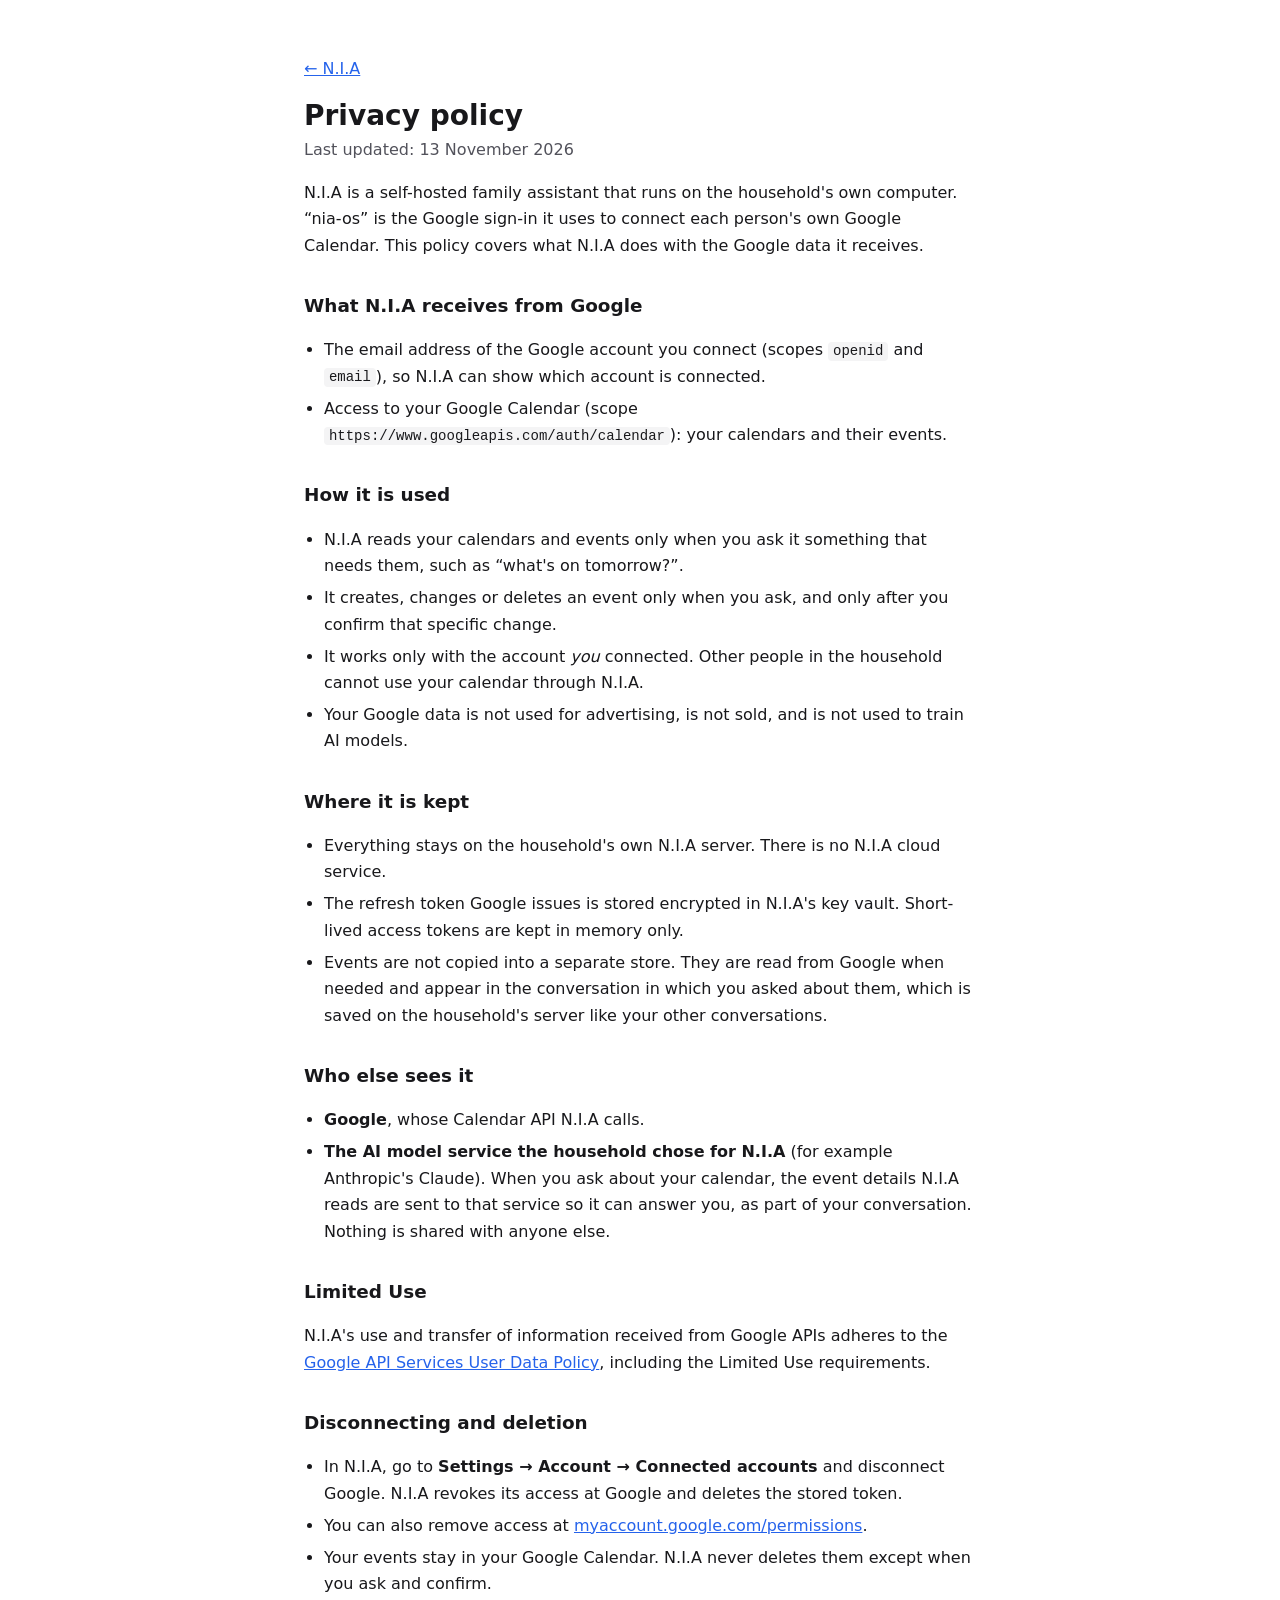
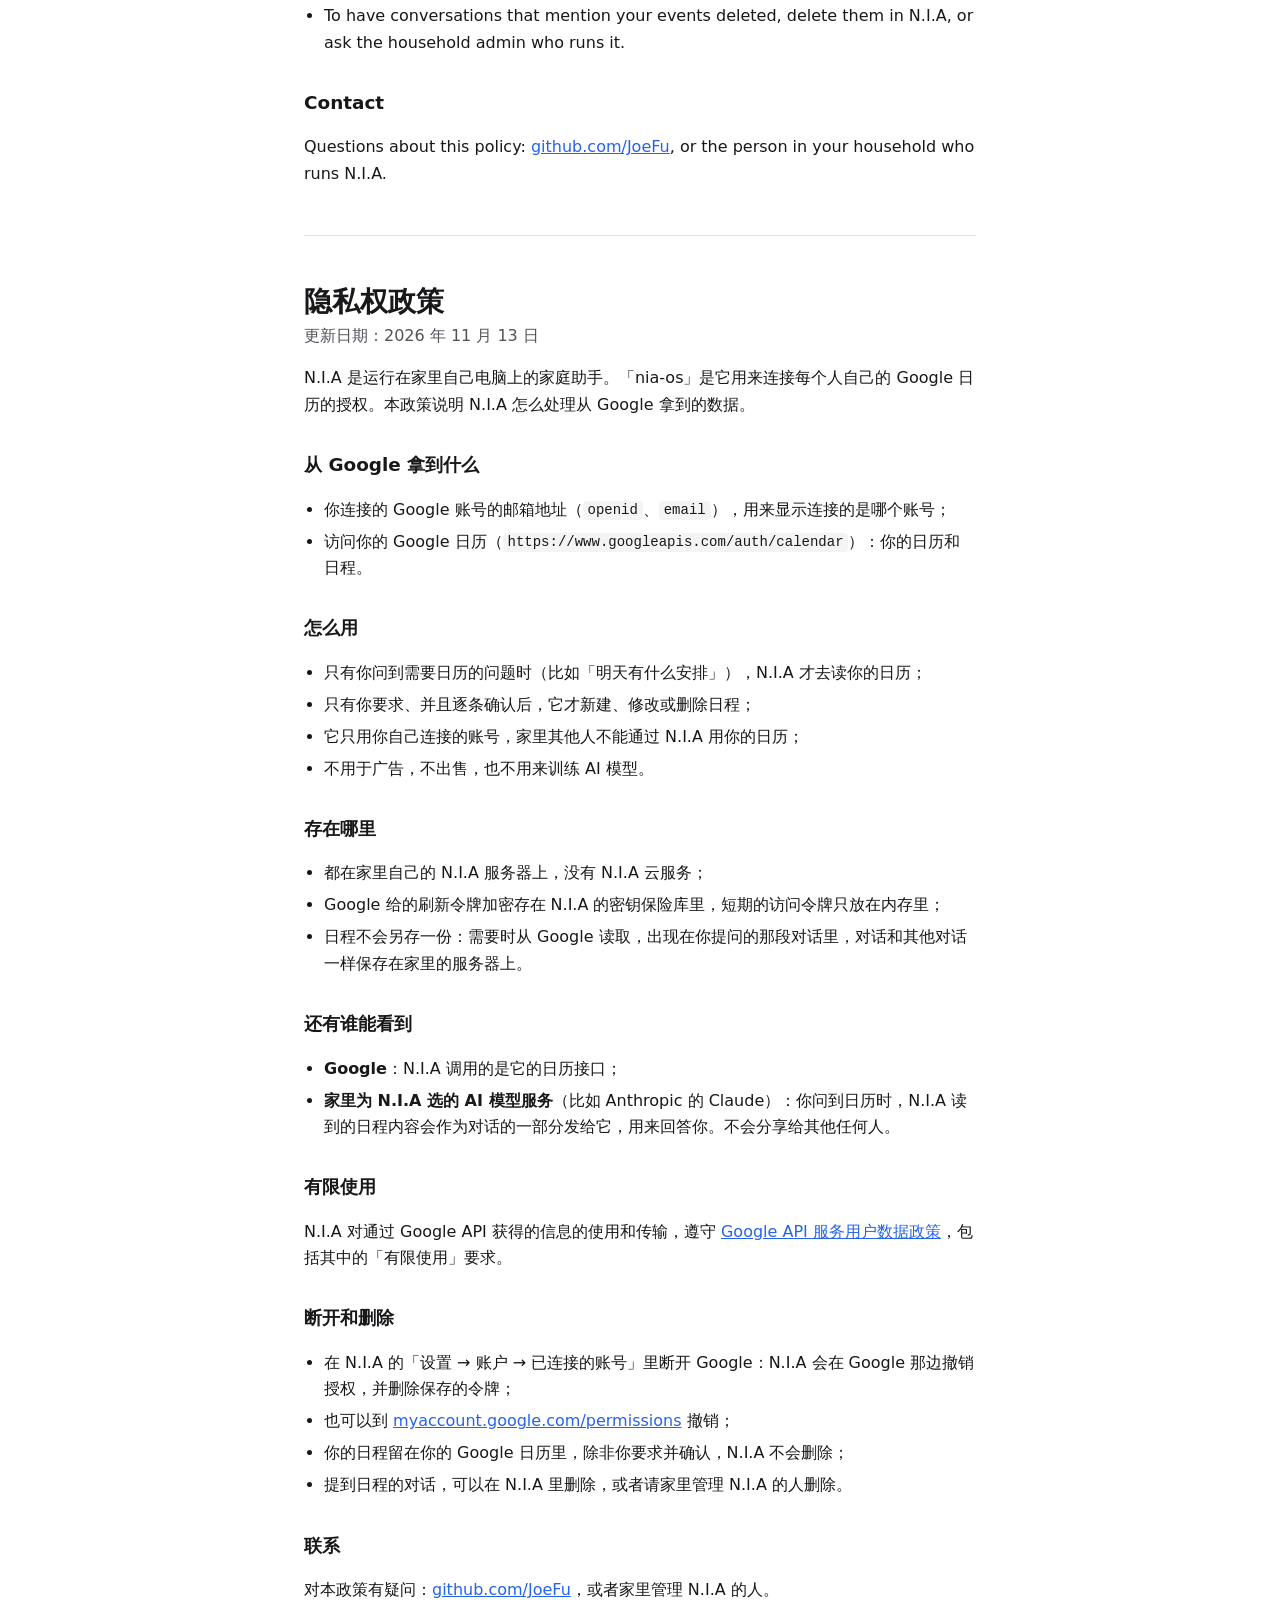
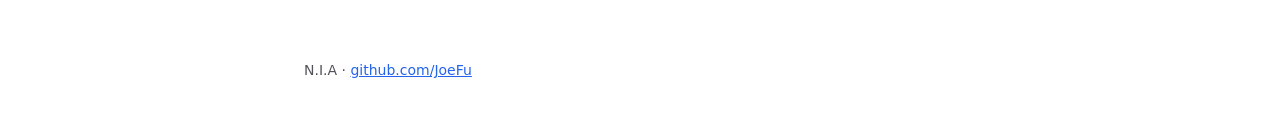
==== privacy.html @ 2203c8a9 "N.I.A 的首页和隐私权政策（Google OAuth 发布正式版需要） Co-Authored-By: Claude Opus 5.5 <noreply@anthropic.com>" ====
<!doctype html>
<html lang="en">
<head>
  <meta charset="utf-8">
  <meta name="viewport" content="width=device-width, initial-scale=1">
  <title>N.I.A Privacy Policy</title>
  <meta name="description" content="How N.I.A, a self-hosted family assistant, uses the Google Calendar data people connect to it.">
  <link rel="stylesheet" href="style.css">
</head>
<body>
  <main>
    <p><a href="./">← N.I.A</a></p>
    <h1>Privacy policy</h1>
    <p class="lead">Last updated: 13 November 2026</p>

    <p>N.I.A is a self-hosted family assistant that runs on the household's own computer. “nia-os” is the Google sign-in it uses to connect each person's own Google Calendar. This policy covers what N.I.A does with the Google data it receives.</p>

    <h2>What N.I.A receives from Google</h2>
    <ul>
      <li>The email address of the Google account you connect (scopes <code>openid</code> and <code>email</code>), so N.I.A can show which account is connected.</li>
      <li>Access to your Google Calendar (scope <code>https://www.googleapis.com/auth/calendar</code>): your calendars and their events.</li>
    </ul>

    <h2>How it is used</h2>
    <ul>
      <li>N.I.A reads your calendars and events only when you ask it something that needs them, such as “what's on tomorrow?”.</li>
      <li>It creates, changes or deletes an event only when you ask, and only after you confirm that specific change.</li>
      <li>It works only with the account <em>you</em> connected. Other people in the household cannot use your calendar through N.I.A.</li>
      <li>Your Google data is not used for advertising, is not sold, and is not used to train AI models.</li>
    </ul>

    <h2>Where it is kept</h2>
    <ul>
      <li>Everything stays on the household's own N.I.A server. There is no N.I.A cloud service.</li>
      <li>The refresh token Google issues is stored encrypted in N.I.A's key vault. Short-lived access tokens are kept in memory only.</li>
      <li>Events are not copied into a separate store. They are read from Google when needed and appear in the conversation in which you asked about them, which is saved on the household's server like your other conversations.</li>
    </ul>

    <h2>Who else sees it</h2>
    <ul>
      <li><strong>Google</strong>, whose Calendar API N.I.A calls.</li>
      <li><strong>The AI model service the household chose for N.I.A</strong> (for example Anthropic's Claude). When you ask about your calendar, the event details N.I.A reads are sent to that service so it can answer you, as part of your conversation. Nothing is shared with anyone else.</li>
    </ul>

    <h2>Limited Use</h2>
    <p>N.I.A's use and transfer of information received from Google APIs adheres to the <a href="https://developers.google.com/terms/api-services-user-data-policy">Google API Services User Data Policy</a>, including the Limited Use requirements.</p>

    <h2>Disconnecting and deletion</h2>
    <ul>
      <li>In N.I.A, go to <strong>Settings → Account → Connected accounts</strong> and disconnect Google. N.I.A revokes its access at Google and deletes the stored token.</li>
      <li>You can also remove access at <a href="https://myaccount.google.com/permissions">myaccount.google.com/permissions</a>.</li>
      <li>Your events stay in your Google Calendar. N.I.A never deletes them except when you ask and confirm.</li>
      <li>To have conversations that mention your events deleted, delete them in N.I.A, or ask the household admin who runs it.</li>
    </ul>

    <h2>Contact</h2>
    <p>Questions about this policy: <a href="https://github.com/JoeFu">github.com/JoeFu</a>, or the person in your household who runs N.I.A.</p>

    <hr>

    <section id="zh" lang="zh-CN">
      <h1>隐私权政策</h1>
      <p class="lead">更新日期：2026 年 11 月 13 日</p>
      <p>N.I.A 是运行在家里自己电脑上的家庭助手。「nia-os」是它用来连接每个人自己的 Google 日历的授权。本政策说明 N.I.A 怎么处理从 Google 拿到的数据。</p>

      <h2>从 Google 拿到什么</h2>
      <ul>
        <li>你连接的 Google 账号的邮箱地址（<code>openid</code>、<code>email</code>），用来显示连接的是哪个账号；</li>
        <li>访问你的 Google 日历（<code>https://www.googleapis.com/auth/calendar</code>）：你的日历和日程。</li>
      </ul>

      <h2>怎么用</h2>
      <ul>
        <li>只有你问到需要日历的问题时（比如「明天有什么安排」），N.I.A 才去读你的日历；</li>
        <li>只有你要求、并且逐条确认后，它才新建、修改或删除日程；</li>
        <li>它只用你自己连接的账号，家里其他人不能通过 N.I.A 用你的日历；</li>
        <li>不用于广告，不出售，也不用来训练 AI 模型。</li>
      </ul>

      <h2>存在哪里</h2>
      <ul>
        <li>都在家里自己的 N.I.A 服务器上，没有 N.I.A 云服务；</li>
        <li>Google 给的刷新令牌加密存在 N.I.A 的密钥保险库里，短期的访问令牌只放在内存里；</li>
        <li>日程不会另存一份：需要时从 Google 读取，出现在你提问的那段对话里，对话和其他对话一样保存在家里的服务器上。</li>
      </ul>

      <h2>还有谁能看到</h2>
      <ul>
        <li><strong>Google</strong>：N.I.A 调用的是它的日历接口；</li>
        <li><strong>家里为 N.I.A 选的 AI 模型服务</strong>（比如 Anthropic 的 Claude）：你问到日历时，N.I.A 读到的日程内容会作为对话的一部分发给它，用来回答你。不会分享给其他任何人。</li>
      </ul>

      <h2>有限使用</h2>
      <p>N.I.A 对通过 Google API 获得的信息的使用和传输，遵守 <a href="https://developers.google.com/terms/api-services-user-data-policy">Google API 服务用户数据政策</a>，包括其中的「有限使用」要求。</p>

      <h2>断开和删除</h2>
      <ul>
        <li>在 N.I.A 的「设置 → 账户 → 已连接的账号」里断开 Google：N.I.A 会在 Google 那边撤销授权，并删除保存的令牌；</li>
        <li>也可以到 <a href="https://myaccount.google.com/permissions">myaccount.google.com/permissions</a> 撤销；</li>
        <li>你的日程留在你的 Google 日历里，除非你要求并确认，N.I.A 不会删除；</li>
        <li>提到日程的对话，可以在 N.I.A 里删除，或者请家里管理 N.I.A 的人删除。</li>
      </ul>

      <h2>联系</h2>
      <p>对本政策有疑问：<a href="https://github.com/JoeFu">github.com/JoeFu</a>，或者家里管理 N.I.A 的人。</p>
    </section>
  </main>
  <footer>N.I.A · <a href="https://github.com/JoeFu">github.com/JoeFu</a></footer>
</body>
</html>
---- style.css ----
:root {
  --bg: #ffffff;
  --fg: #18181b;
  --muted: #52525b;
  --line: #e4e4e7;
  --link: #2563eb;
  --code: #f4f4f5;
}

@media (prefers-color-scheme: dark) {
  :root {
    --bg: #18181b;
    --fg: #f4f4f5;
    --muted: #a1a1aa;
    --line: #3f3f46;
    --link: #60a5fa;
    --code: #27272a;
  }
}

* {
  box-sizing: border-box;
}

body {
  margin: 0;
  background: var(--bg);
  color: var(--fg);
  font: 16px/1.65 system-ui, -apple-system, "Segoe UI", Roboto, "PingFang SC", "Microsoft YaHei", sans-serif;
}

main,
footer {
  max-width: 44rem;
  margin: 0 auto;
  padding: 2.5rem 16px;
}

footer {
  padding-top: 0;
  color: var(--muted);
  font-size: 0.875rem;
}

h1 {
  font-size: 1.75rem;
  line-height: 1.25;
  margin: 0 0 0.25rem;
}

h2 {
  font-size: 1.15rem;
  margin: 2rem 0 0.5rem;
}

.lead {
  color: var(--muted);
  margin-top: 0;
}

a {
  color: var(--link);
}

code {
  background: var(--code);
  border-radius: 4px;
  padding: 0.1em 0.35em;
  font-size: 0.875em;
  overflow-wrap: anywhere;
}

ul {
  padding-left: 1.25rem;
}

li + li {
  margin-top: 0.35rem;
}

hr {
  border: 0;
  border-top: 1px solid var(--line);
  margin: 3rem 0;
}
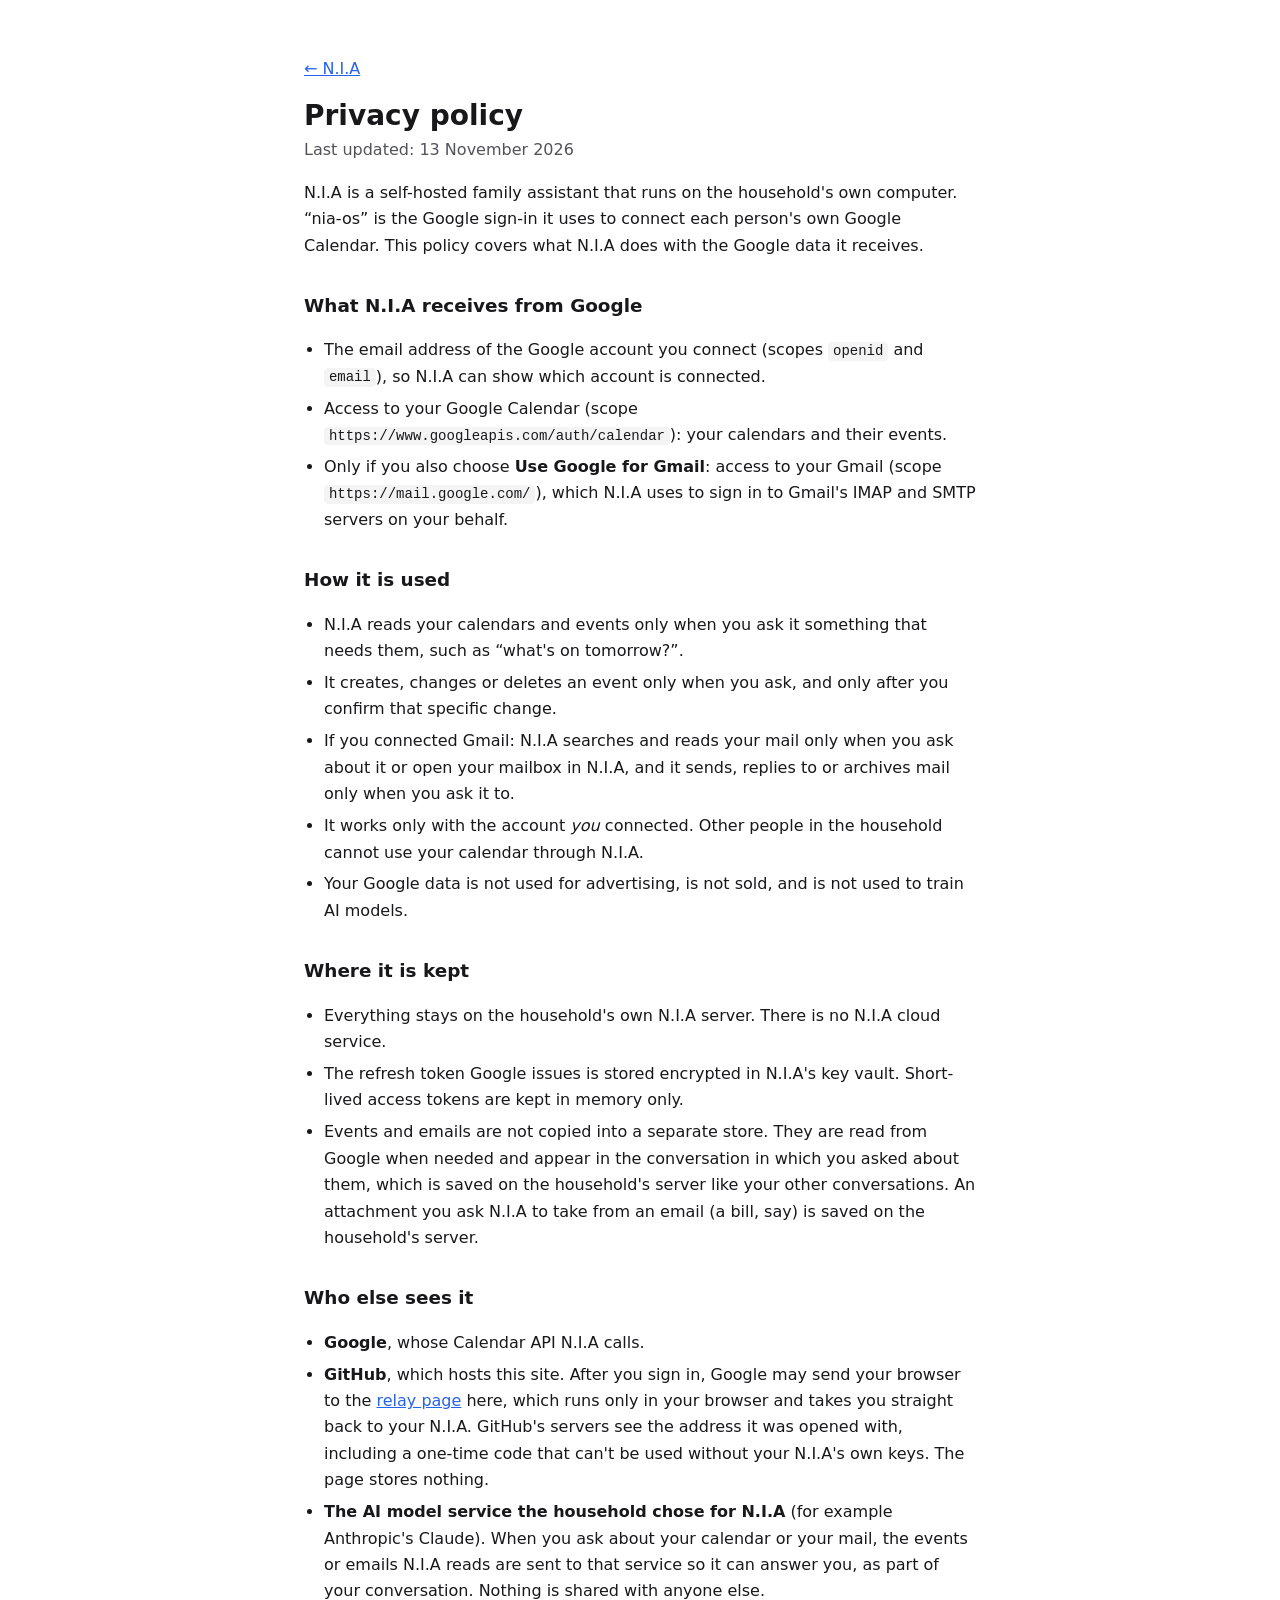
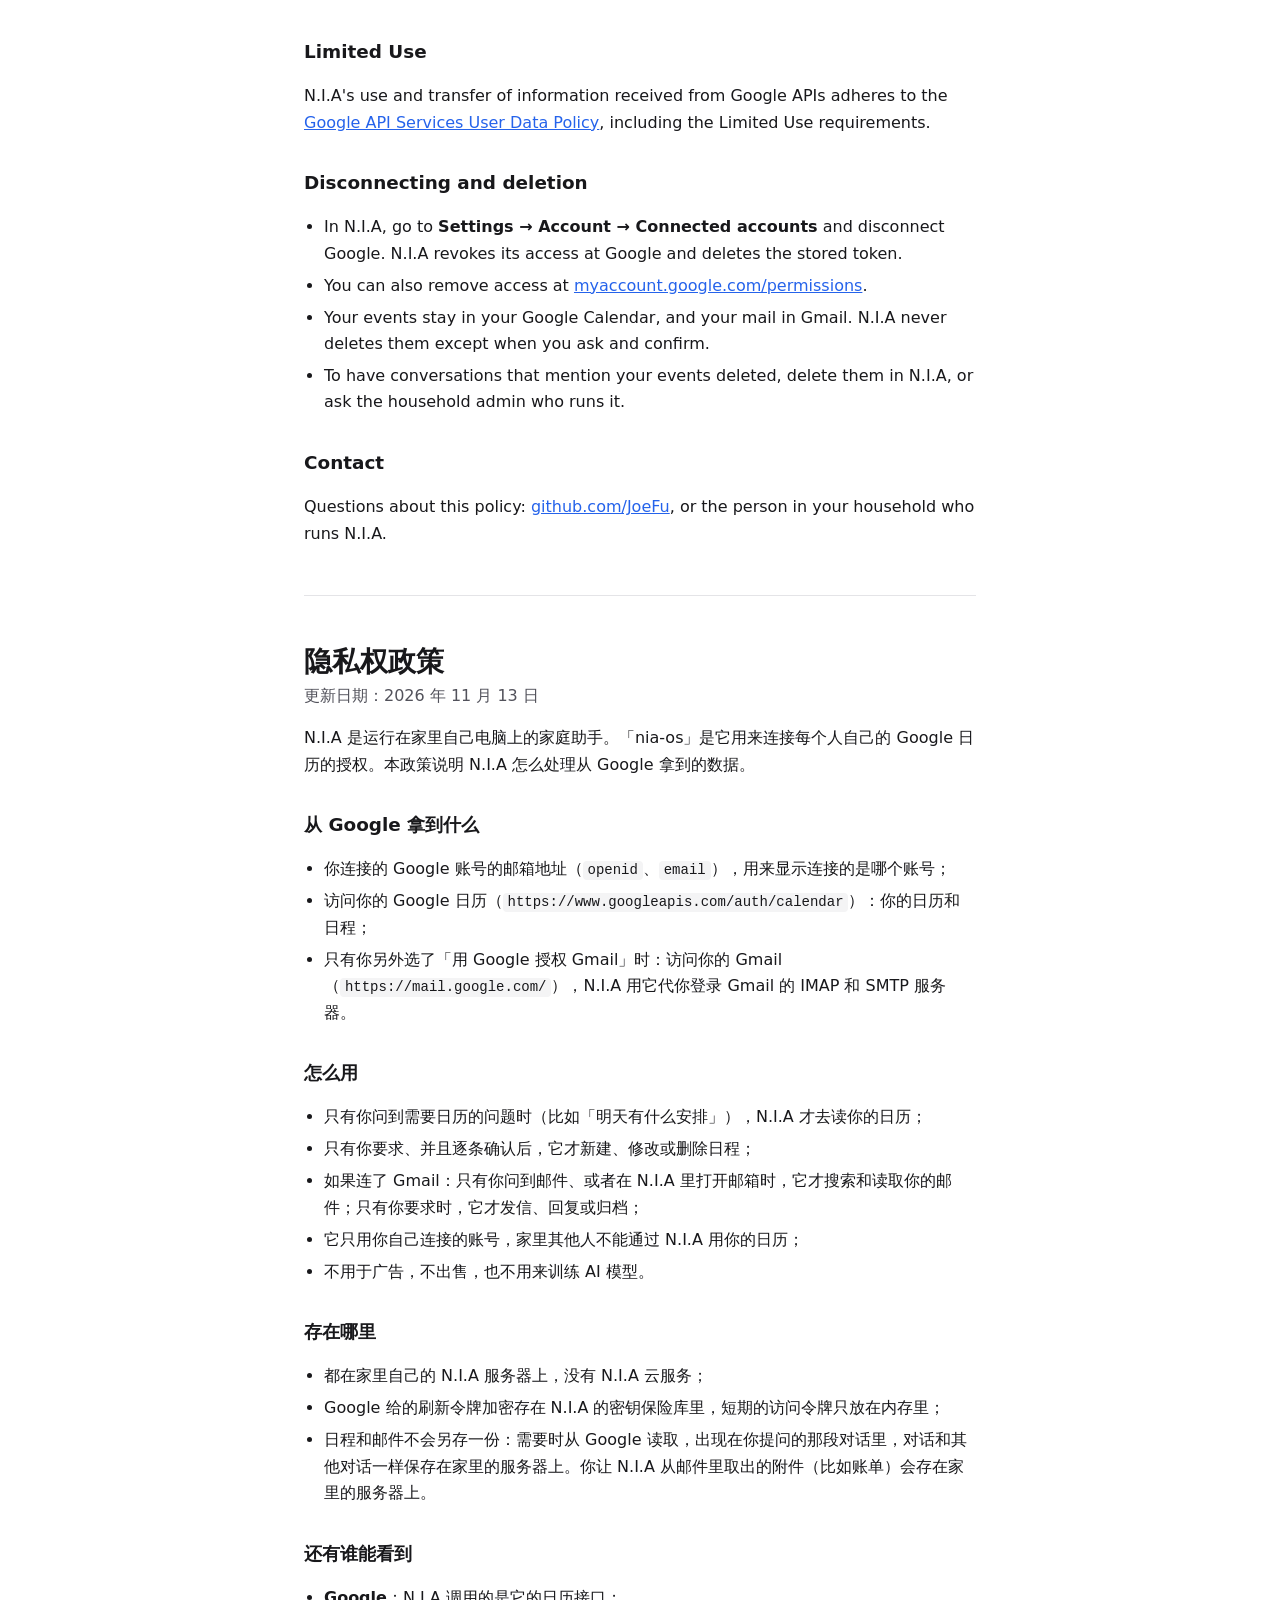
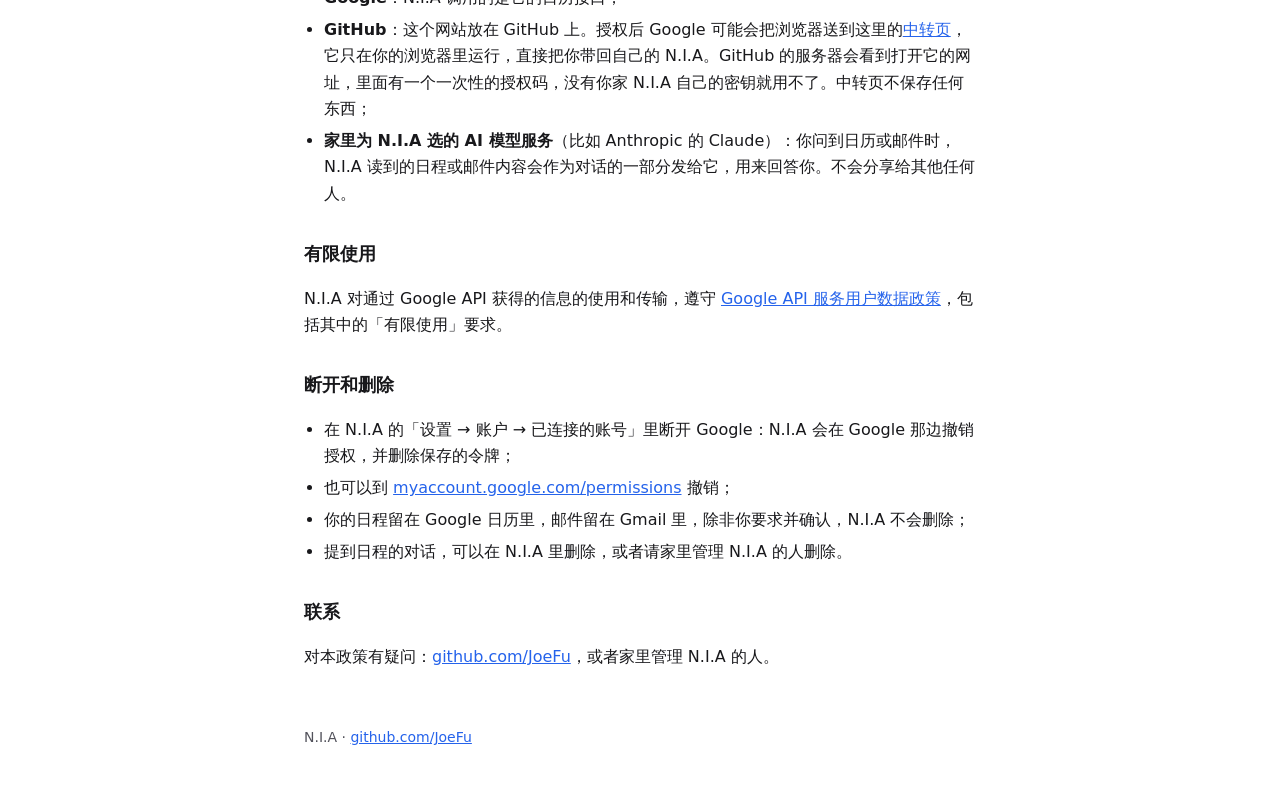
==== commit 3c6ef103: "Google 授权中转页，隐私权政策加上 Gmail 和 GitHub - google-callback.html：N.I.A 的回调中转页（ADR 0040），在浏览器里把 Google 的   " ====
--- a/privacy.html
+++ b/privacy.html
@@ -19,12 +19,14 @@
     <ul>
       <li>The email address of the Google account you connect (scopes <code>openid</code> and <code>email</code>), so N.I.A can show which account is connected.</li>
       <li>Access to your Google Calendar (scope <code>https://www.googleapis.com/auth/calendar</code>): your calendars and their events.</li>
+      <li>Only if you also choose <strong>Use Google for Gmail</strong>: access to your Gmail (scope <code>https://mail.google.com/</code>), which N.I.A uses to sign in to Gmail's IMAP and SMTP servers on your behalf.</li>
     </ul>
 
     <h2>How it is used</h2>
     <ul>
       <li>N.I.A reads your calendars and events only when you ask it something that needs them, such as “what's on tomorrow?”.</li>
       <li>It creates, changes or deletes an event only when you ask, and only after you confirm that specific change.</li>
+      <li>If you connected Gmail: N.I.A searches and reads your mail only when you ask about it or open your mailbox in N.I.A, and it sends, replies to or archives mail only when you ask it to.</li>
       <li>It works only with the account <em>you</em> connected. Other people in the household cannot use your calendar through N.I.A.</li>
       <li>Your Google data is not used for advertising, is not sold, and is not used to train AI models.</li>
     </ul>
@@ -33,13 +35,14 @@
     <ul>
       <li>Everything stays on the household's own N.I.A server. There is no N.I.A cloud service.</li>
       <li>The refresh token Google issues is stored encrypted in N.I.A's key vault. Short-lived access tokens are kept in memory only.</li>
-      <li>Events are not copied into a separate store. They are read from Google when needed and appear in the conversation in which you asked about them, which is saved on the household's server like your other conversations.</li>
+      <li>Events and emails are not copied into a separate store. They are read from Google when needed and appear in the conversation in which you asked about them, which is saved on the household's server like your other conversations. An attachment you ask N.I.A to take from an email (a bill, say) is saved on the household's server.</li>
     </ul>
 
     <h2>Who else sees it</h2>
     <ul>
       <li><strong>Google</strong>, whose Calendar API N.I.A calls.</li>
-      <li><strong>The AI model service the household chose for N.I.A</strong> (for example Anthropic's Claude). When you ask about your calendar, the event details N.I.A reads are sent to that service so it can answer you, as part of your conversation. Nothing is shared with anyone else.</li>
+      <li><strong>GitHub</strong>, which hosts this site. After you sign in, Google may send your browser to the <a href="google-callback.html">relay page</a> here, which runs only in your browser and takes you straight back to your N.I.A. GitHub's servers see the address it was opened with, including a one-time code that can't be used without your N.I.A's own keys. The page stores nothing.</li>
+      <li><strong>The AI model service the household chose for N.I.A</strong> (for example Anthropic's Claude). When you ask about your calendar or your mail, the events or emails N.I.A reads are sent to that service so it can answer you, as part of your conversation. Nothing is shared with anyone else.</li>
     </ul>
 
     <h2>Limited Use</h2>
@@ -49,7 +52,7 @@
     <ul>
       <li>In N.I.A, go to <strong>Settings → Account → Connected accounts</strong> and disconnect Google. N.I.A revokes its access at Google and deletes the stored token.</li>
       <li>You can also remove access at <a href="https://myaccount.google.com/permissions">myaccount.google.com/permissions</a>.</li>
-      <li>Your events stay in your Google Calendar. N.I.A never deletes them except when you ask and confirm.</li>
+      <li>Your events stay in your Google Calendar, and your mail in Gmail. N.I.A never deletes them except when you ask and confirm.</li>
       <li>To have conversations that mention your events deleted, delete them in N.I.A, or ask the household admin who runs it.</li>
     </ul>
 
@@ -66,13 +69,15 @@
       <h2>从 Google 拿到什么</h2>
       <ul>
         <li>你连接的 Google 账号的邮箱地址（<code>openid</code>、<code>email</code>），用来显示连接的是哪个账号；</li>
-        <li>访问你的 Google 日历（<code>https://www.googleapis.com/auth/calendar</code>）：你的日历和日程。</li>
+        <li>访问你的 Google 日历（<code>https://www.googleapis.com/auth/calendar</code>）：你的日历和日程；</li>
+        <li>只有你另外选了「用 Google 授权 Gmail」时：访问你的 Gmail（<code>https://mail.google.com/</code>），N.I.A 用它代你登录 Gmail 的 IMAP 和 SMTP 服务器。</li>
       </ul>
 
       <h2>怎么用</h2>
       <ul>
         <li>只有你问到需要日历的问题时（比如「明天有什么安排」），N.I.A 才去读你的日历；</li>
         <li>只有你要求、并且逐条确认后，它才新建、修改或删除日程；</li>
+        <li>如果连了 Gmail：只有你问到邮件、或者在 N.I.A 里打开邮箱时，它才搜索和读取你的邮件；只有你要求时，它才发信、回复或归档；</li>
         <li>它只用你自己连接的账号，家里其他人不能通过 N.I.A 用你的日历；</li>
         <li>不用于广告，不出售，也不用来训练 AI 模型。</li>
       </ul>
@@ -81,13 +86,14 @@
       <ul>
         <li>都在家里自己的 N.I.A 服务器上，没有 N.I.A 云服务；</li>
         <li>Google 给的刷新令牌加密存在 N.I.A 的密钥保险库里，短期的访问令牌只放在内存里；</li>
-        <li>日程不会另存一份：需要时从 Google 读取，出现在你提问的那段对话里，对话和其他对话一样保存在家里的服务器上。</li>
+        <li>日程和邮件不会另存一份：需要时从 Google 读取，出现在你提问的那段对话里，对话和其他对话一样保存在家里的服务器上。你让 N.I.A 从邮件里取出的附件（比如账单）会存在家里的服务器上。</li>
       </ul>
 
       <h2>还有谁能看到</h2>
       <ul>
         <li><strong>Google</strong>：N.I.A 调用的是它的日历接口；</li>
-        <li><strong>家里为 N.I.A 选的 AI 模型服务</strong>（比如 Anthropic 的 Claude）：你问到日历时，N.I.A 读到的日程内容会作为对话的一部分发给它，用来回答你。不会分享给其他任何人。</li>
+        <li><strong>GitHub</strong>：这个网站放在 GitHub 上。授权后 Google 可能会把浏览器送到这里的<a href="google-callback.html">中转页</a>，它只在你的浏览器里运行，直接把你带回自己的 N.I.A。GitHub 的服务器会看到打开它的网址，里面有一个一次性的授权码，没有你家 N.I.A 自己的密钥就用不了。中转页不保存任何东西；</li>
+        <li><strong>家里为 N.I.A 选的 AI 模型服务</strong>（比如 Anthropic 的 Claude）：你问到日历或邮件时，N.I.A 读到的日程或邮件内容会作为对话的一部分发给它，用来回答你。不会分享给其他任何人。</li>
       </ul>
 
       <h2>有限使用</h2>
@@ -97,7 +103,7 @@
       <ul>
         <li>在 N.I.A 的「设置 → 账户 → 已连接的账号」里断开 Google：N.I.A 会在 Google 那边撤销授权，并删除保存的令牌；</li>
         <li>也可以到 <a href="https://myaccount.google.com/permissions">myaccount.google.com/permissions</a> 撤销；</li>
-        <li>你的日程留在你的 Google 日历里，除非你要求并确认，N.I.A 不会删除；</li>
+        <li>你的日程留在 Google 日历里，邮件留在 Gmail 里，除非你要求并确认，N.I.A 不会删除；</li>
         <li>提到日程的对话，可以在 N.I.A 里删除，或者请家里管理 N.I.A 的人删除。</li>
       </ul>
 
